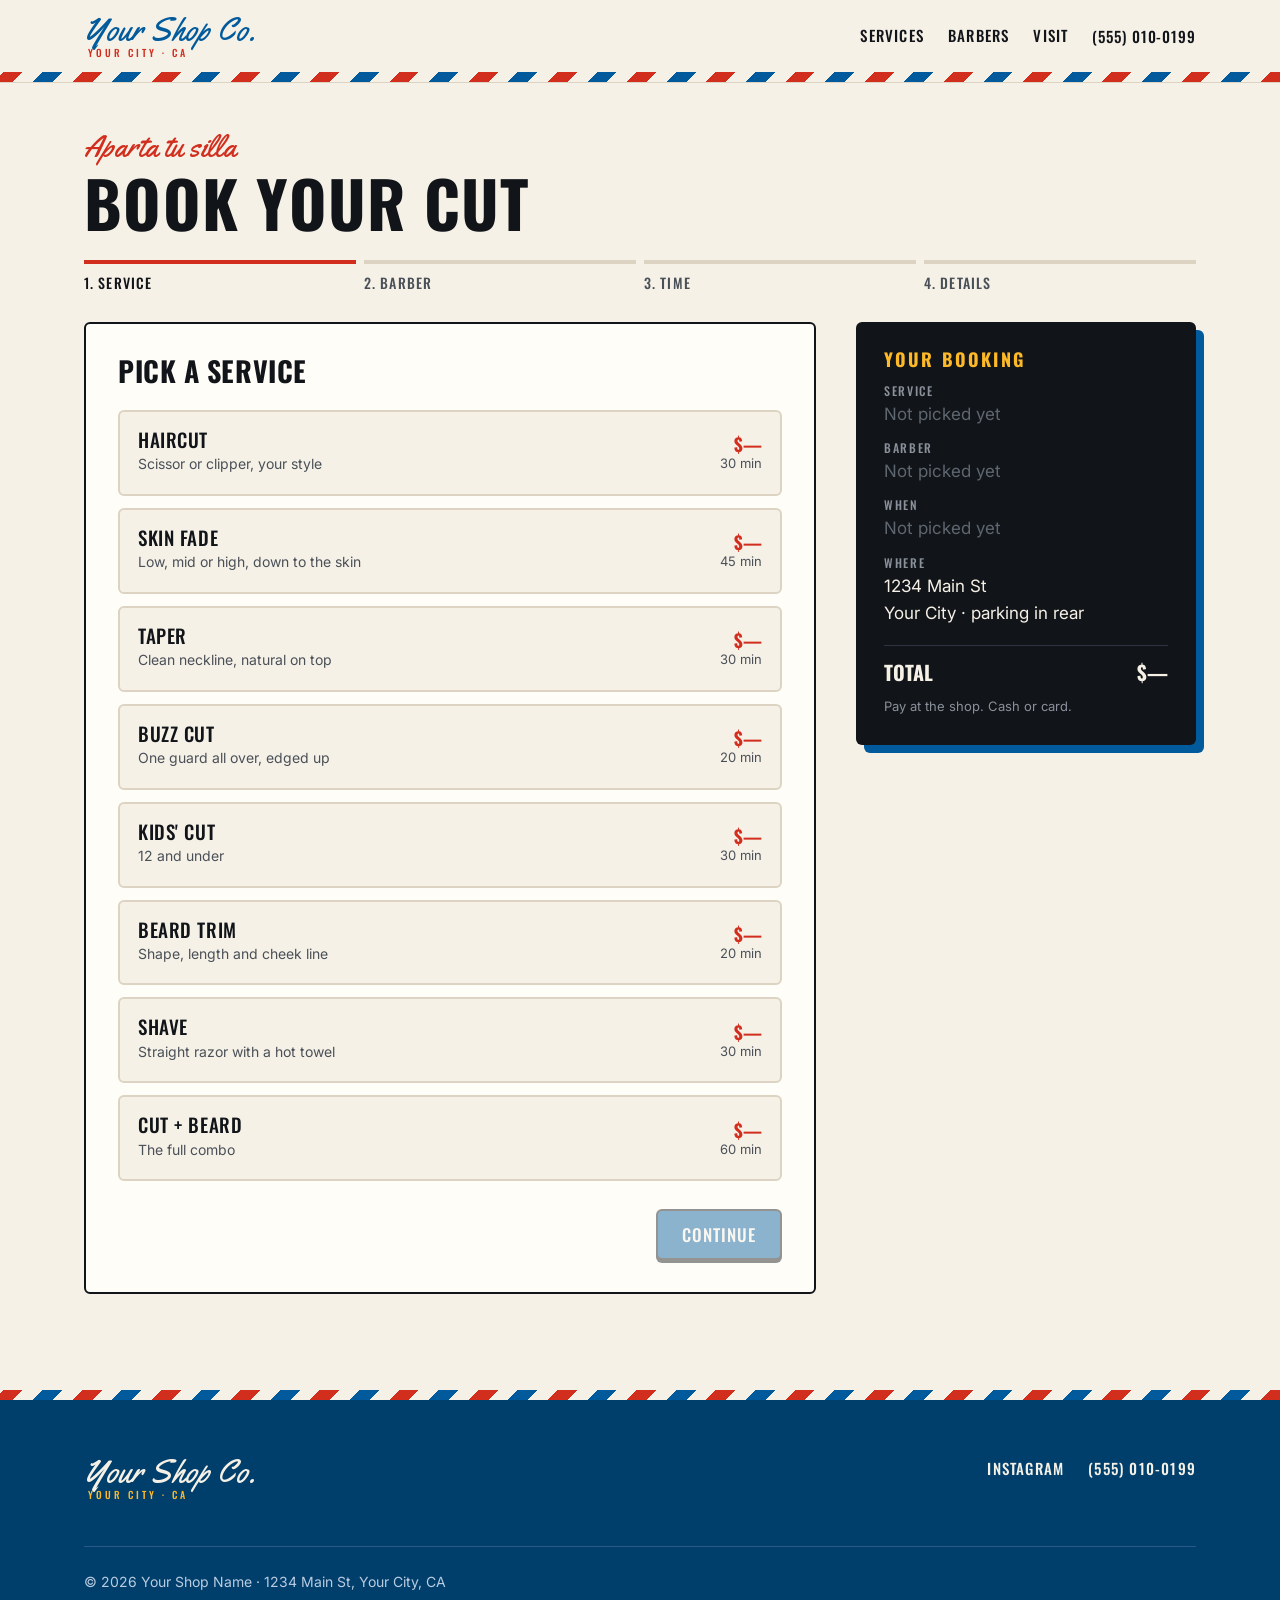
==== book.html @ 1b210670 "Barbershop website concept with demo booking flow Co-Authored-By: Claude Opus 5.5 <noreply@anthropic" ====
<!doctype html>
<html lang="en">
<head>
<meta charset="utf-8">
<meta name="viewport" content="width=device-width, initial-scale=1">
<title>Book a Cut · Barbershop Concept</title>
<meta name="theme-color" content="#005A9C">
<link rel="preconnect" href="https://fonts.googleapis.com">
<link rel="preconnect" href="https://fonts.gstatic.com" crossorigin>
<link href="https://fonts.googleapis.com/css2?family=Inter:wght@400;600&family=Oswald:wght@500;700&family=Yellowtail&display=swap" rel="stylesheet">
<link rel="stylesheet" href="styles.css">
<style>
  .book{padding:48px 0 96px}
  .book-grid{display:grid;grid-template-columns:minmax(0,1fr) 340px;gap:40px;align-items:start;margin-top:32px}
  .steps{display:flex;gap:8px;list-style:none;margin:24px 0 0;padding:0;counter-reset:s}
  .steps li{flex:1;font:500 14px/1 var(--display);text-transform:uppercase;letter-spacing:.08em;color:var(--ink-soft);padding-top:12px;border-top:4px solid var(--line);counter-increment:s}
  .steps li::before{content:counter(s) ". "}
  .steps li.done{border-color:var(--blue);color:var(--blue)}
  .steps li.on{border-color:var(--red);color:var(--ink)}
  .panel{background:var(--paper);border:2px solid var(--ink);border-radius:var(--r);padding:32px}
  .panel h2{font-size:28px;margin-bottom:24px}
  .opts{display:grid;gap:12px}
  .opts.two{grid-template-columns:1fr 1fr}
  .opt{display:flex;align-items:center;gap:16px;width:100%;text-align:left;background:var(--cream);border:2px solid var(--line);border-radius:var(--r);padding:16px 18px;font:inherit;color:var(--ink);cursor:pointer;transition:border-color .12s,transform .12s}
  .opt:hover{border-color:var(--blue)}
  .opt[aria-pressed=true]{border-color:var(--blue);background:#E6EEF6;box-shadow:inset 4px 0 0 var(--blue)}
  .opt .t{font:500 19px/1.2 var(--display);text-transform:uppercase;letter-spacing:.03em;display:block}
  .opt .s{font-size:14px;color:var(--ink-soft)}
  .opt .r{margin-left:auto;text-align:right;font:700 18px/1.2 var(--display);color:var(--red);white-space:nowrap}
  .opt .r small{display:block;font:400 13px var(--body);color:var(--ink-soft)}
  .opt .mono{width:52px;height:52px;flex:none;border-radius:50%;background:var(--blue);color:var(--cream);display:grid;place-items:center;font:700 19px/1 var(--display)}
  .opt .mono.any{background:var(--red)}
  .dates{display:flex;gap:8px;overflow-x:auto;padding:4px 2px 12px;scroll-snap-type:x mandatory}
  .date{flex:none;width:72px;scroll-snap-align:start;background:var(--cream);border:2px solid var(--line);border-radius:var(--r);padding:10px 0;text-align:center;cursor:pointer;font:inherit;color:var(--ink)}
  .date b{display:block;font:700 26px/1.1 var(--display)}
  .date span{font:500 12px/1 var(--display);text-transform:uppercase;letter-spacing:.1em;color:var(--ink-soft)}
  .date[aria-pressed=true]{background:var(--blue);border-color:var(--blue);color:var(--cream)}
  .date[aria-pressed=true] span{color:var(--cream)}
  .slots-label{font:500 14px/1 var(--display);text-transform:uppercase;letter-spacing:.12em;color:var(--red);margin:20px 0 12px}
  .slots{display:grid;grid-template-columns:repeat(auto-fill,minmax(96px,1fr));gap:8px}
  .slot{background:var(--cream);border:2px solid var(--line);border-radius:var(--r);padding:12px 0;font:500 16px/1 var(--display);letter-spacing:.04em;cursor:pointer;color:var(--ink)}
  .slot:hover:not(:disabled){border-color:var(--blue)}
  .slot:disabled{color:#B3AA9B;text-decoration:line-through;cursor:not-allowed;background:transparent}
  .slot[aria-pressed=true]{background:var(--blue);border-color:var(--blue);color:var(--cream)}
  .field{display:grid;gap:6px;margin-bottom:18px}
  .field label{font:500 14px/1 var(--display);text-transform:uppercase;letter-spacing:.1em}
  .field input,.field textarea{font:inherit;padding:14px;border:2px solid var(--line);border-radius:var(--r);background:var(--cream);color:var(--ink)}
  .field input:focus,.field textarea:focus{border-color:var(--blue);outline:none;box-shadow:0 0 0 3px rgba(0,90,156,.2)}
  .field .err{color:var(--red);font-size:14px;display:none}
  .field.bad input{border-color:var(--red)}.field.bad .err{display:block}
  .check{display:flex;gap:10px;align-items:start;font-size:15px;color:var(--ink-soft)}
  .check input{width:20px;height:20px;accent-color:var(--blue);margin-top:2px}
  .nav-row{display:flex;justify-content:space-between;gap:16px;margin-top:28px}
  .btn[disabled]{opacity:.45;pointer-events:none}
  .back{background:none;border:none;font:500 16px/1 var(--display);text-transform:uppercase;letter-spacing:.08em;color:var(--ink-soft);cursor:pointer;padding:12px 0}
  .back:hover{color:var(--ink)}
  .summary{position:sticky;top:104px;background:var(--ink);color:var(--cream);border-radius:var(--r);padding:28px;box-shadow:8px 8px 0 var(--blue)}
  .summary h3{font-size:18px;color:var(--gold);letter-spacing:.12em;margin-bottom:16px}
  .summary dl{margin:0;display:grid;gap:14px}
  .summary dt{font:500 12px/1 var(--display);text-transform:uppercase;letter-spacing:.14em;color:#8A919B}
  .summary dd{margin:4px 0 0;font-size:17px}
  .summary dd.empty{color:#5E6670}
  .summary .total{border-top:1px solid #2E3540;margin-top:18px;padding-top:16px;display:flex;justify-content:space-between;font:700 20px/1 var(--display);text-transform:uppercase}
  .summary .fine{font-size:13px;color:#8A919B;margin:14px 0 0}
  .done-card{text-align:center;padding:48px 32px}
  .done-card .tick{width:88px;height:88px;border-radius:50%;background:var(--blue);display:grid;place-items:center;margin:0 auto 20px;border:3px solid var(--ink);box-shadow:var(--hard)}
  .done-card .tick svg{width:44px;height:44px;stroke:var(--cream)}
  .done-card .kicker{font-size:40px}
  .done-card p{color:var(--ink-soft);max-width:44ch;margin:12px auto 0}
  .done-card .ticket{display:inline-grid;grid-template-columns:auto auto;gap:8px 24px;text-align:left;margin:28px auto;padding:20px 28px;border:2px dashed var(--ink);border-radius:var(--r);background:var(--cream)}
  .done-card .ticket dt{font:500 13px/1.6 var(--display);text-transform:uppercase;letter-spacing:.1em;color:var(--ink-soft)}
  .done-card .ticket dd{margin:0;font-weight:600}
  .done-card .acts{display:flex;gap:12px;justify-content:center;flex-wrap:wrap}
  .demo-note{background:#FFF4D6;border:1px solid #E8D39A;color:#5C4A12;font-size:14px;padding:10px 14px;border-radius:var(--r);margin-top:16px}
  [hidden]{display:none!important}
  @media (max-width:960px){.book-grid{grid-template-columns:minmax(0,1fr)}.summary{position:static;order:-1}}
  @media (max-width:560px){.panel{padding:22px 16px}.opts.two{grid-template-columns:1fr}.steps li{font-size:11px}.done-card{padding:32px 16px}}
</style>
</head>
<body>
<a class="skip" href="#main">Skip to content</a>
<header class="header">
  <div class="wrap">
    <a class="brand" href="index.html">Your Shop Co.<small>Your City · CA</small></a>
    <nav class="nav" aria-label="Main"><a href="index.html#services">Services</a><a href="index.html#barbers">Barbers</a><a href="index.html#visit">Visit</a></nav>
    <div class="header-cta"><a class="tel" href="tel:+15550100199">(555) 010-0199</a></div>
  </div>
  <div class="pole" aria-hidden="true"></div>
</header>

<main id="main" class="book">
  <div class="wrap">
    <span class="kicker">Aparta tu silla</span>
    <h1 style="font-size:clamp(40px,6vw,64px)">Book your cut</h1>
    <ol class="steps" id="steps" aria-label="Booking steps">
      <li>Service</li><li>Barber</li><li>Time</li><li>Details</li>
    </ol>

    <div class="book-grid">
      <div aria-live="polite">
        
        <section class="panel" data-step="0">
          <h2>Pick a service</h2>
          <div class="opts" id="services"></div>
          <div class="nav-row"><span></span><button class="btn btn-primary next" disabled>Continue</button></div>
        </section>

        
        <section class="panel" data-step="1" hidden>
          <h2>Pick your barber</h2>
          <div class="opts two" id="barbers"></div>
          <div class="nav-row"><button class="back">← Back</button><button class="btn btn-primary next" disabled>Continue</button></div>
        </section>

        
        <section class="panel" data-step="2" hidden>
          <h2>Pick a day &amp; time</h2>
          <div class="dates" id="dates" role="group" aria-label="Day"></div>
          <p class="slots-label" id="slots-label">Available times</p>
          <div class="slots" id="slots" role="group" aria-labelledby="slots-label"></div>
          <div class="nav-row"><button class="back">← Back</button><button class="btn btn-primary next" disabled>Continue</button></div>
        </section>

        
        <section class="panel" data-step="3" hidden>
          <h2>Your details</h2>
          <form id="form" novalidate>
            <div class="field" id="f-name"><label for="name">Name</label><input id="name" autocomplete="name" required><span class="err">Add your name so we know who's in the chair.</span></div>
            <div class="field" id="f-phone"><label for="phone">Mobile number</label><input id="phone" type="tel" inputmode="tel" autocomplete="tel" placeholder="(323) 555-0123" required><span class="err">Enter a 10-digit phone number for your text reminder.</span></div>
            <div class="field"><label for="notes">Anything we should know? <span style="text-transform:none;letter-spacing:0;color:var(--ink-soft)">(optional)</span></label><textarea id="notes" rows="3" placeholder="e.g. mid fade, keep length on top"></textarea></div>
            <label class="check"><input type="checkbox" checked> Text me a reminder the day before</label>
            <div class="nav-row"><button type="button" class="back">← Back</button><button type="submit" class="btn btn-primary">Confirm booking</button></div>
          </form>
        </section>

        
        <section class="panel done-card" data-step="4" hidden>
          <div class="tick"><svg viewBox="0 0 24 24" fill="none" stroke-width="3" aria-hidden="true"><path d="M5 12l5 5 9-10"/></svg></div>
          <span class="kicker">¡Listo!</span>
          <h2 style="margin:0" id="done-h">You're booked</h2>
          <p>We'll text a reminder the day before. Running late or need to move it? Call the shop.</p>
          <dl class="ticket" id="ticket"></dl>
          <div class="acts">
            <a class="btn btn-secondary" href="#" id="ics">Add to calendar</a>
            <a class="btn btn-primary" href="index.html">Back to home</a>
          </div>
          <p class="demo-note">Demo: this booking flow is a design preview. Nothing was sent or saved.</p>
        </section>
      </div>

      <aside class="summary" aria-label="Booking summary">
        <h3>Your booking</h3>
        <dl>
          <div><dt>Service</dt><dd id="s-service" class="empty">Not picked yet</dd></div>
          <div><dt>Barber</dt><dd id="s-barber" class="empty">Not picked yet</dd></div>
          <div><dt>When</dt><dd id="s-when" class="empty">Not picked yet</dd></div>
          <div><dt>Where</dt><dd>1234 Main St<br>Your City · parking in rear</dd></div>
        </dl>
        <div class="total"><span>Total</span><span id="s-price">$—</span></div>
        <p class="fine">Pay at the shop. Cash or card.</p>
      </aside>
    </div>
  </div>
</main>

<div class="pole" aria-hidden="true"></div>
<footer class="footer">
  <div class="wrap">
    <a class="brand" href="index.html">Your Shop Co.<small>Your City · CA</small></a>
    <ul><li><a href="#">Instagram</a></li><li><a href="tel:+15550100199">(555) 010-0199</a></li></ul>
    <p class="copy">© 2026 Your Shop Name · 1234 Main St, Your City, CA</p>
  </div>
</footer>

<script>
// Sample data: durations are estimates and prices are placeholders until the shop confirms them.
const SERVICES = [
  ['Haircut','Scissor or clipper, your style',30],
  ['Skin fade','Low, mid or high, down to the skin',45],
  ['Taper','Clean neckline, natural on top',30],
  ['Buzz cut','One guard all over, edged up',20],
  ['Kids\' cut','12 and under',30],
  ['Beard trim','Shape, length and cheek line',20],
  ['Shave','Straight razor with a hot towel',30],
  ['Cut + beard','The full combo',60],
];
const BARBERS = [['Any barber','First chair open','★'],['Barber 1','Fades & lineups','B1'],['Barber 2','Name TBD','B2'],['Barber 3','Name TBD','B3']];
const HOURS = {0:[9,16],1:[10,19],2:[10,19],3:[10,19],4:[10,19],5:[10,19],6:[9,18]};
const st = {step:0, service:null, barber:null, date:null, time:null};
const $ = s => document.querySelector(s), $$ = s => [...document.querySelectorAll(s)];
const panels = $$('[data-step]'), steps = $$('#steps li');
const fmtT = m => { const h = Math.floor(m/60), mm = m%60; return `${(h+11)%12+1}:${String(mm).padStart(2,'0')} ${h<12?'AM':'PM'}`; };
const fmtD = d => d.toLocaleDateString('en-US',{weekday:'long',month:'short',day:'numeric'});

function opt(title, sub, right, mono, onPick, group){
  const b = document.createElement('button');
  b.type='button'; b.className='opt'; b.setAttribute('aria-pressed','false');
  b.innerHTML = (mono?`<span class="mono${mono==='★'?' any':''}" aria-hidden="true">${mono}</span>`:'')+`<span><span class="t">${title}</span><span class="s">${sub}</span></span>`+(right?`<span class="r">${right}</span>`:'');
  b.onclick = () => { $$(group+' .opt').forEach(x=>x.setAttribute('aria-pressed','false')); b.setAttribute('aria-pressed','true'); onPick(); };
  return b;
}
SERVICES.forEach(([n,d,m]) => $('#services').append(opt(n,d,`$—<small>${m} min</small>`,null,()=>{st.service={n,m}; sync();},'#services')));
BARBERS.forEach(([n,d,i]) => $('#barbers').append(opt(n,d,null,i,()=>{st.barber=n; st.time=null; sync(); renderSlots();},'#barbers')));

const today = new Date();
for (let i=0;i<14;i++){
  const d = new Date(today.getFullYear(),today.getMonth(),today.getDate()+i);
  const b = document.createElement('button');
  b.type='button'; b.className='date'; b.setAttribute('aria-pressed','false');
  b.setAttribute('aria-label',fmtD(d));
  b.innerHTML = `<span>${i===0?'Today':d.toLocaleDateString('en-US',{weekday:'short'})}</span><b>${d.getDate()}</b><span>${d.toLocaleDateString('en-US',{month:'short'})}</span>`;
  b.onclick = () => { $$('.date').forEach(x=>x.setAttribute('aria-pressed','false')); b.setAttribute('aria-pressed','true'); st.date=d; st.time=null; renderSlots(); sync(); };
  $('#dates').append(b);
}
function renderSlots(){
  const box = $('#slots'); box.innerHTML='';
  if (!st.date){ box.innerHTML='<p style="color:var(--ink-soft);margin:0;grid-column:1/-1">Pick a day to see open times.</p>'; return; }
  const [o,c] = HOURS[st.date.getDay()], dur = st.service ? st.service.m : 30;
  const nowM = st.date.toDateString()===today.toDateString() ? today.getHours()*60+today.getMinutes() : -1;
  const seed = st.date.getDate()*7 + (st.barber||'').length;
  for (let m=o*60; m+dur<=c*60; m+=30){
    const b = document.createElement('button');
    b.type='button'; b.className='slot'; b.textContent=fmtT(m); b.setAttribute('aria-pressed','false');
    const taken = m<=nowM || ((m/30+seed)*37)%10<3; // fake "booked" slots for the demo
    if (taken){ b.disabled=true; b.setAttribute('aria-label',fmtT(m)+', booked'); }
    b.onclick = () => { $$('.slot').forEach(x=>x.setAttribute('aria-pressed','false')); b.setAttribute('aria-pressed','true'); st.time=m; sync(); };
    box.append(b);
  }
  if (!box.querySelector('.slot:not(:disabled)')) box.innerHTML='<p style="color:var(--ink-soft);margin:0;grid-column:1/-1">Fully booked. Try another day, or walk in.</p>';
}
function sync(){
  const set = (id,v) => { const e=$(id); e.textContent = v || 'Not picked yet'; e.classList.toggle('empty',!v); };
  set('#s-service', st.service && `${st.service.n} · ${st.service.m} min`);
  set('#s-barber', st.barber);
  set('#s-when', st.date && st.time!=null && `${fmtD(st.date)}, ${fmtT(st.time)}`);
  const ok = [!!st.service, !!st.barber, st.date && st.time!=null];
  $$('.next').forEach((b,i)=> b.disabled = !ok[i]);
}
function go(n, quiet){
  st.step=n;
  panels.forEach(p => p.hidden = +p.dataset.step!==n);
  steps.forEach((s,i)=>{ s.classList.toggle('done',i<n); s.classList.toggle('on',i===n); i===n?s.setAttribute('aria-current','step'):s.removeAttribute('aria-current'); });
  if (n===2 && !st.date) $('.date').click();
  if (quiet) return;
  const h = panels[n].querySelector('h2'); h.tabIndex=-1; h.focus({preventScroll:true});
  window.scrollTo({top: $('#steps').offsetTop-100, behavior:'smooth'});
}
$$('.next').forEach(b=>b.onclick=()=>go(st.step+1));
$$('.back').forEach(b=>b.onclick=()=>go(st.step-1));
$('#form').onsubmit = e => {
  e.preventDefault();
  const name=$('#name').value.trim(), phone=$('#phone').value.replace(/\D/g,'');
  $('#f-name').classList.toggle('bad',!name);
  $('#f-phone').classList.toggle('bad',phone.length!==10);
  if (!name) return $('#name').focus();
  if (phone.length!==10) return $('#phone').focus();
  $('#done-h').textContent = `You're booked, ${name.split(' ')[0]}`;
  $('#ticket').innerHTML = `<dt>Service</dt><dd>${st.service.n}</dd><dt>Barber</dt><dd>${st.barber}</dd><dt>When</dt><dd>${fmtD(st.date)}<br>${fmtT(st.time)}</dd><dt>Confirmation</dt><dd>BK-${String(1000+Math.floor(Math.random()*9000))}</dd>`;
  $('.summary').hidden = true;
  $('#steps').hidden = true;
  go(4);
};
$('#ics').onclick = e => { e.preventDefault(); e.target.textContent='Added ✓'; };
renderSlots(); sync(); go(0, true);
</script>
</body>
</html>
---- styles.css ----
:root{
  --blue:#005A9C;--blue-deep:#003E6B;--cream:#F6F1E7;--paper:#FFFDF8;
  --ink:#111418;--ink-soft:#4A5058;--line:#DDD3C2;--red:#D22E1E;--gold:#FDB927;
  --script:"Yellowtail",cursive;--display:"Oswald",Impact,sans-serif;--body:"Inter",system-ui,sans-serif;
  --r:6px;--hard:0 3px 0 var(--ink);--max:1160px;--sec:96px;
  --pole:repeating-linear-gradient(-45deg,var(--red) 0 14px,var(--cream) 14px 28px,var(--blue) 28px 42px,var(--cream) 42px 56px);
}
*,*::before,*::after{box-sizing:border-box}
html{scroll-behavior:smooth;scroll-padding-top:80px}
body{margin:0;background:var(--cream);color:var(--ink);font:400 17px/1.6 var(--body);-webkit-font-smoothing:antialiased;overflow-x:hidden}
img{max-width:100%;height:auto;display:block}
a{color:var(--blue)}
:focus-visible{outline:3px solid var(--red);outline-offset:3px;border-radius:2px}
h1,h2,h3{font-family:var(--display);text-transform:uppercase;letter-spacing:.02em;line-height:1.05;margin:0}
h2{font-size:clamp(34px,5vw,48px)}
h3{font-size:20px}
.wrap{max-width:var(--max);margin:0 auto;padding:0 24px}
.section{padding:var(--sec) 0}
.kicker{font-family:var(--script);color:var(--red);font-size:30px;line-height:1;display:block;margin-bottom:8px}
.lede{color:var(--ink-soft);max-width:60ch;margin:16px 0 0}
.skip{position:absolute;left:-999px;top:8px;background:var(--ink);color:var(--cream);padding:8px 16px;z-index:100}
.skip:focus{left:8px}
.pole{height:10px;background:var(--pole)}

/* buttons */
.btn{white-space:nowrap;display:inline-flex;align-items:center;gap:8px;font:500 17px/1 var(--display);text-transform:uppercase;letter-spacing:.06em;text-decoration:none;padding:15px 24px;border-radius:var(--r);border:2px solid var(--ink);box-shadow:var(--hard);transition:transform .12s,box-shadow .12s,background .12s}
.btn:hover{transform:translateY(-2px);box-shadow:0 5px 0 var(--ink)}
.btn:active{transform:translateY(2px);box-shadow:0 1px 0 var(--ink)}
.btn-primary{background:var(--blue);color:var(--cream)}
.btn-primary:hover{background:var(--blue-deep)}
.btn-secondary{background:var(--paper);color:var(--blue)}
.btn svg{width:18px;height:18px}

/* header */
.header{position:sticky;top:env(safe-area-inset-top,0px);z-index:50;background:var(--cream);border-bottom:1px solid var(--line)}
.header .wrap{display:flex;align-items:center;gap:24px;height:72px}
.brand{font-family:var(--script);font-size:32px;color:var(--blue);text-decoration:none;line-height:1;white-space:nowrap}
.brand small{display:block;font:500 10px/1 var(--display);letter-spacing:.3em;color:var(--red);text-transform:uppercase;margin-top:2px;padding-left:4px}
.nav{display:flex;gap:24px;margin-left:auto}
.nav a{font:500 15px/1 var(--display);text-transform:uppercase;letter-spacing:.08em;color:var(--ink);text-decoration:none;padding:8px 0;border-bottom:2px solid transparent}
.nav a:hover{border-color:var(--red)}
.header-cta{display:flex;gap:12px;align-items:center}
.header-cta .tel{font:500 15px/1 var(--display);letter-spacing:.06em;color:var(--ink);text-decoration:none}
.header-cta .btn{padding:11px 16px;font-size:15px}
.menu-toggle{display:none;margin-left:auto;background:none;border:2px solid var(--ink);border-radius:var(--r);width:44px;height:44px;cursor:pointer}
.menu-toggle span,.menu-toggle span::before,.menu-toggle span::after{display:block;width:20px;height:2px;background:var(--ink);margin:0 auto;position:relative;content:""}
.menu-toggle span::before{position:absolute;top:-6px}.menu-toggle span::after{position:absolute;top:6px}

/* hero */
.hero{padding:64px 0 var(--sec);position:relative}
.hero .wrap{display:grid;grid-template-columns:1.05fr .95fr;gap:56px;align-items:center}
.hero h1{font-size:clamp(52px,8vw,96px);font-weight:700;color:var(--ink)}
.hero h1 em{font-style:normal;color:var(--blue)}
.hero .script-line{font-family:var(--script);font-size:clamp(34px,4.4vw,52px);color:var(--red);display:block;text-transform:none;letter-spacing:0;margin-top:4px;line-height:1.1}
.hero p{font-size:19px;color:var(--ink-soft);max-width:46ch;margin:24px 0 32px}
.hero-actions{display:flex;flex-wrap:wrap;gap:16px}
.rating{display:inline-flex;align-items:center;gap:10px;margin-top:32px;font-weight:600;color:var(--ink);text-decoration:none}
.stars{color:var(--gold);letter-spacing:2px;font-size:20px;-webkit-text-stroke:.5px #8a6200}
.rating span:last-child{color:var(--ink-soft);font-weight:400;text-decoration:underline;text-underline-offset:3px}
.hero-photo{position:relative}
.hero-photo img{width:100%;aspect-ratio:4/5;object-fit:cover;border-radius:var(--r);border:2px solid var(--ink);box-shadow:10px 10px 0 var(--blue)}
.badge{position:absolute;display:grid;place-items:center;text-align:center;border-radius:50%;border:2px solid var(--ink);box-shadow:var(--hard);font:700 14px/1.1 var(--display);text-transform:uppercase;letter-spacing:.06em}
.badge-walkin{width:132px;height:132px;background:var(--red);color:var(--cream);left:-36px;bottom:40px;transform:rotate(-10deg)}
.badge-walkin b{font-family:var(--script);font-weight:400;font-size:30px;text-transform:none;letter-spacing:0;display:block}
.badge-est{width:96px;height:96px;background:var(--cream);color:var(--blue);right:-20px;top:-24px;transform:rotate(8deg);font-size:13px}
.badge-est b{font-size:26px;display:block}

/* why strip */
.strip{background:var(--blue);color:var(--cream)}
.strip ul{list-style:none;margin:0;padding:28px 24px;display:grid;grid-template-columns:repeat(4,1fr);gap:24px;max-width:var(--max);margin-inline:auto}
.strip li{display:flex;align-items:center;gap:12px;font:500 18px/1.2 var(--display);text-transform:uppercase;letter-spacing:.05em}
.strip svg{width:28px;height:28px;flex:none;stroke:var(--cream)}

/* services */
.services-grid{display:grid;grid-template-columns:1fr 1fr;gap:48px;margin-top:48px}
.menu-col h3{color:var(--blue);font-size:22px;padding-bottom:12px;border-bottom:3px solid var(--ink);margin-bottom:8px}
.menu-item{display:flex;align-items:baseline;gap:12px;padding:16px 0;border-bottom:1px solid var(--line)}
.menu-item .name{font:500 20px/1.2 var(--display);text-transform:uppercase;letter-spacing:.03em}
.menu-item .desc{display:block;font:400 15px/1.4 var(--body);color:var(--ink-soft);text-transform:none;letter-spacing:0;margin-top:4px}
.menu-item .dots{flex:1;border-bottom:2px dotted var(--line);transform:translateY(-6px);min-width:24px}
.menu-item .price{font:700 20px/1 var(--display);color:var(--red)}
.note{font-size:15px;color:var(--ink-soft);margin-top:24px}

/* barbers */
.dark{background:var(--ink);color:var(--cream)}
.dark .lede{color:#C9C4BA}
.barbers{display:grid;grid-template-columns:repeat(3,1fr);gap:24px;margin-top:48px}
.barber{background:#1C2128;border:1px solid #2E3540;border-radius:var(--r);padding:32px;display:flex;flex-direction:column;gap:16px}
.monogram{width:72px;height:72px;border-radius:50%;background:var(--blue);display:grid;place-items:center;font:700 26px/1 var(--display);color:var(--cream);border:2px solid var(--cream)}
.barber.tbd .monogram{background:transparent;border-style:dashed;color:#8A919B}
.barber h3{font-size:24px}
.barber p{margin:0;color:#C9C4BA;font-size:15px}
.barber a{color:var(--cream);font:500 15px/1 var(--display);text-transform:uppercase;letter-spacing:.08em;margin-top:auto}
.barber a:hover{color:var(--gold)}

/* gallery */
.gallery-head{display:flex;justify-content:space-between;align-items:end;gap:24px;flex-wrap:wrap}
.gallery{display:grid;grid-template-columns:repeat(3,1fr);gap:12px;margin-top:40px}
.gallery a{display:block;overflow:hidden;border-radius:var(--r);aspect-ratio:1}
.gallery img{width:100%;height:100%;object-fit:cover;transition:transform .4s}
.gallery a:hover img{transform:scale(1.05)}

/* reviews */
.reviews{display:grid;grid-template-columns:auto 1fr;gap:56px;align-items:center;background:var(--paper);border:2px solid var(--ink);border-radius:var(--r);box-shadow:8px 8px 0 var(--red);padding:48px}
.score{text-align:center}
.score b{display:block;font:700 96px/1 var(--display);color:var(--blue)}
.score .stars{font-size:28px}
.score small{display:block;color:var(--ink-soft);margin-top:8px}

/* visit */
.picado{display:block;width:100%;height:64px}
.visit-grid{display:grid;grid-template-columns:1fr 1.2fr;gap:48px;margin-top:48px}
.info-block{margin-bottom:32px}
.info-block h3{font-size:16px;color:var(--red);letter-spacing:.12em;margin-bottom:8px}
.info-block p{margin:0;font-size:19px}
.info-block a{font-weight:600}
.hours{width:100%;border-collapse:collapse;font-size:17px}
.hours th,.hours td{padding:10px 12px;text-align:left;border-bottom:1px solid var(--line)}
.hours th{font-weight:400}
.hours td{text-align:right;font-variant-numeric:tabular-nums}
.hours tr.today{background:var(--blue);color:var(--cream)}
.hours tr.today th{font-weight:600}
.hours tr.today th::after{content:" · Today";font-size:13px;opacity:.85}
.map:focus-visible{outline:3px solid var(--red);outline-offset:3px}
.map{background:var(--paper);width:100%;height:100%;min-height:420px;border:2px solid var(--ink);border-radius:var(--r);box-shadow:8px 8px 0 var(--blue)}

/* footer */
.footer{background:var(--blue-deep);color:var(--cream);padding:56px 0 32px}
.footer .wrap{display:flex;flex-wrap:wrap;justify-content:space-between;gap:32px;align-items:start}
.footer .brand{color:var(--cream);font:400 32px/1 var(--script);text-transform:none;letter-spacing:0}
.footer .brand small{color:var(--gold);font:500 10px/1 var(--display);letter-spacing:.3em}
.footer ul{list-style:none;margin:0;padding:0;display:flex;flex-wrap:wrap;gap:24px}
.footer a{color:var(--cream);font:500 15px/1 var(--display);text-transform:uppercase;letter-spacing:.08em;text-decoration:none}
.footer a:hover{text-decoration:underline}
.footer .copy{flex-basis:100%;border-top:1px solid #2A5A85;padding-top:24px;font-size:14px;color:#B9CCE0}

/* responsive */
@media (max-width:960px){
  :root{--sec:64px}
  .nav,.header-cta .tel{display:none}
  .menu-toggle{display:block}
  .header-cta{margin-left:0}
  .nav.open{display:flex;flex-direction:column;position:absolute;top:72px;left:0;right:0;background:var(--cream);padding:8px 24px 24px;border-bottom:2px solid var(--ink);gap:0}
  .nav.open a{padding:16px 0;border-bottom:1px solid var(--line);font-size:18px}
  .hero .wrap{grid-template-columns:1fr;gap:56px}
  .hero-photo{max-width:520px;margin:0 auto;width:100%}
  .strip ul{grid-template-columns:1fr 1fr}
  .services-grid,.visit-grid{grid-template-columns:1fr}
  .barbers{grid-template-columns:1fr}
  .reviews{grid-template-columns:1fr;text-align:center;padding:32px 24px}
}
@media (max-width:560px){
  .wrap{padding:0 16px}
  .header .wrap{gap:12px}
  .brand{font-size:26px}
  .header-cta .btn{padding:10px 12px;font-size:14px}
  .hero{padding-top:40px}
  .hero-actions .btn{flex:1;justify-content:center;padding:15px 12px;font-size:16px}
  .badge-walkin{width:108px;height:108px;left:-8px;bottom:24px;font-size:12px}
  .badge-walkin b{font-size:24px}
  .badge-est{right:-4px}
  .hero-photo img{box-shadow:6px 6px 0 var(--blue)}
  .strip ul{grid-template-columns:1fr;padding:24px 16px;gap:16px}
  .gallery{grid-template-columns:1fr 1fr;gap:8px}
  .map{min-height:320px}
}
@media (prefers-reduced-motion:reduce){*{transition:none!important;scroll-behavior:auto!important}}

.concept-bar{background:var(--ink);color:var(--cream);text-align:center;font:500 13px/1.3 var(--display);letter-spacing:.1em;text-transform:uppercase;padding:8px 16px}
.map-ph{display:grid;place-items:center;background:repeating-linear-gradient(45deg,var(--paper) 0 14px,var(--cream) 14px 28px);color:var(--ink-soft);font:500 16px var(--display);text-transform:uppercase;letter-spacing:.1em}
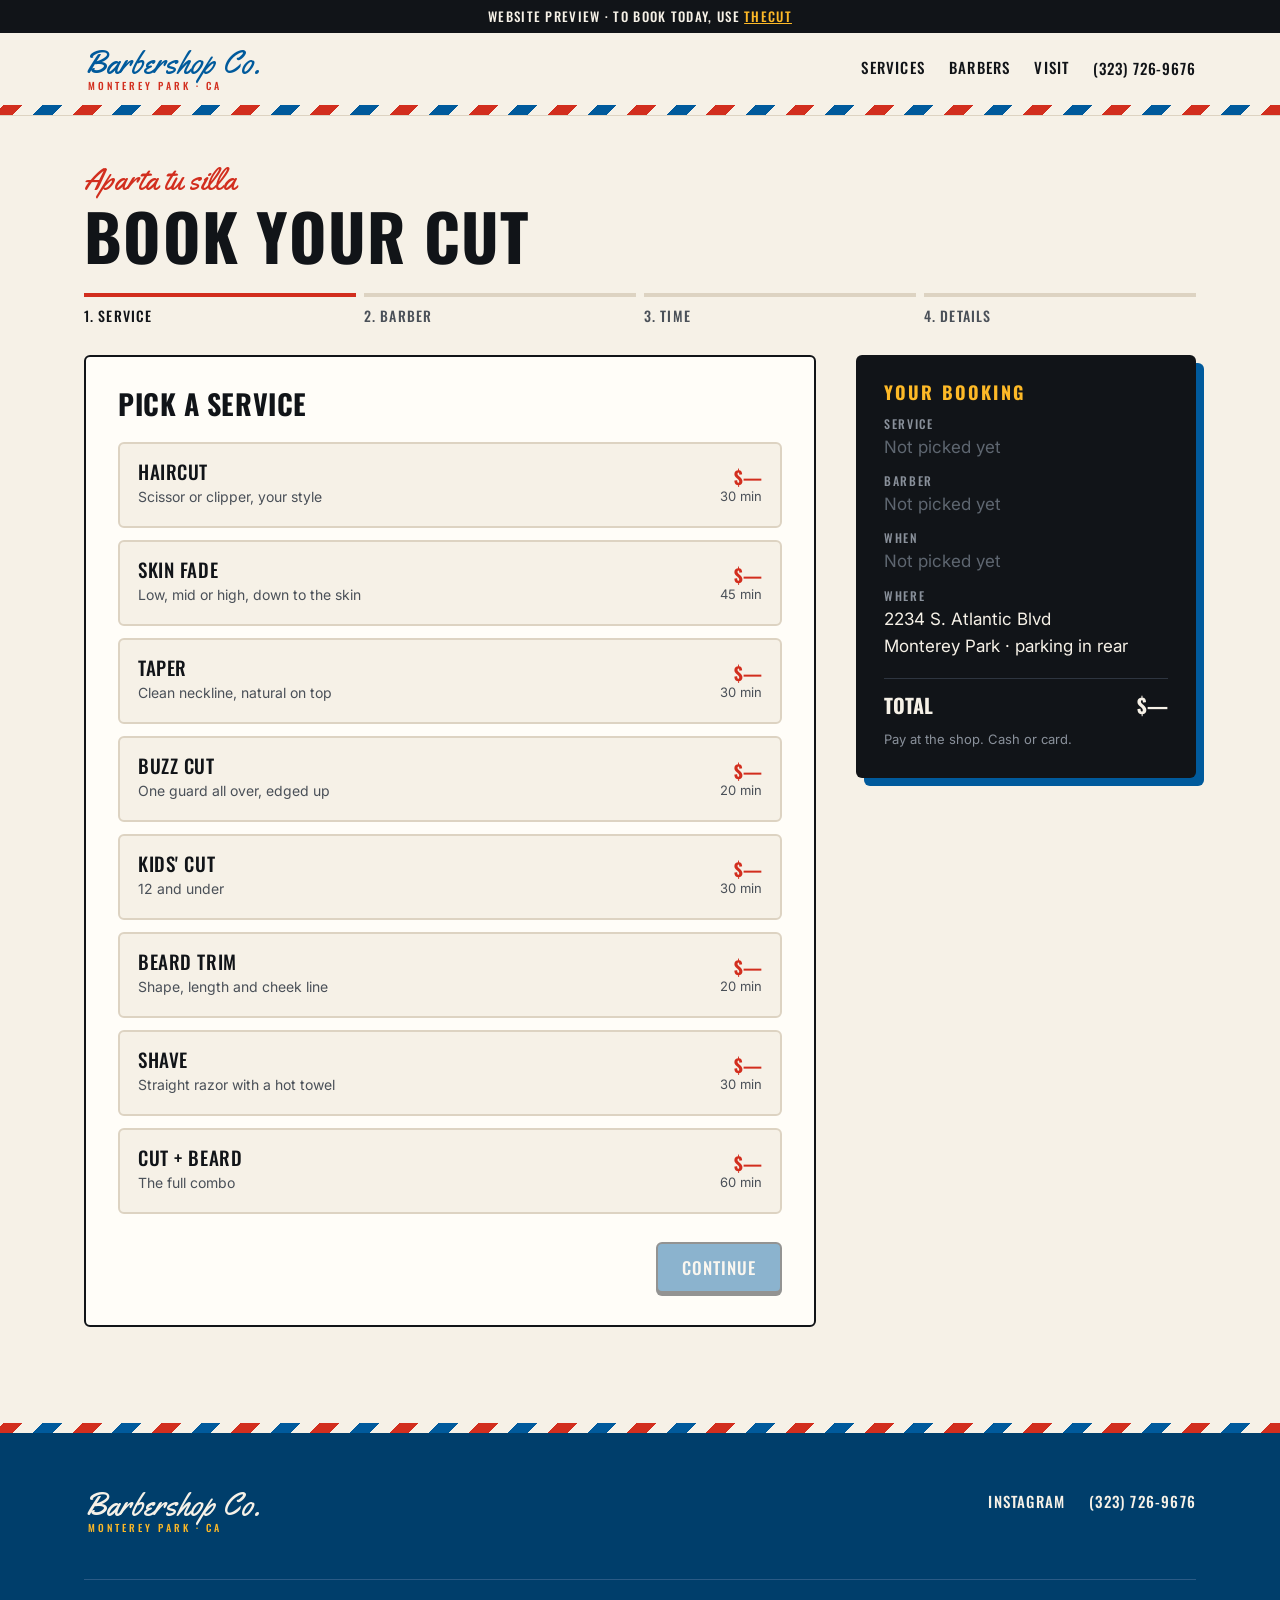
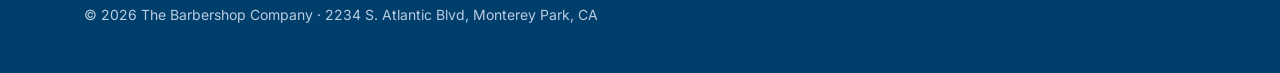
==== commit fcbb3261: "Use the shop's real name, address and contact details Co-Authored-By: Claude Opus 5.5 <noreply@anthr" ====
--- a/book.html
+++ b/book.html
@@ -3,7 +3,8 @@
 <head>
 <meta charset="utf-8">
 <meta name="viewport" content="width=device-width, initial-scale=1">
-<title>Book a Cut · Barbershop Concept</title>
+<title>Book a Cut · The Barbershop Company</title>
+<meta name="robots" content="noindex">
 <meta name="theme-color" content="#005A9C">
 <link rel="preconnect" href="https://fonts.googleapis.com">
 <link rel="preconnect" href="https://fonts.gstatic.com" crossorigin>
@@ -78,12 +79,13 @@
 </style>
 </head>
 <body>
+<div class="concept-bar">Website preview · to book today, use <a href="https://book.thecut.co/Sterling-reyes-srnymlu" style="color:var(--gold)">theCut</a></div>
 <a class="skip" href="#main">Skip to content</a>
 <header class="header">
   <div class="wrap">
-    <a class="brand" href="index.html">Your Shop Co.<small>Your City · CA</small></a>
+    <a class="brand" href="index.html">Barbershop Co.<small>Monterey Park · CA</small></a>
     <nav class="nav" aria-label="Main"><a href="index.html#services">Services</a><a href="index.html#barbers">Barbers</a><a href="index.html#visit">Visit</a></nav>
-    <div class="header-cta"><a class="tel" href="tel:+15550100199">(555) 010-0199</a></div>
+    <div class="header-cta"><a class="tel" href="tel:+13237269676">(323) 726-9676</a></div>
   </div>
   <div class="pole" aria-hidden="true"></div>
 </header>
@@ -154,7 +156,7 @@
           <div><dt>Service</dt><dd id="s-service" class="empty">Not picked yet</dd></div>
           <div><dt>Barber</dt><dd id="s-barber" class="empty">Not picked yet</dd></div>
           <div><dt>When</dt><dd id="s-when" class="empty">Not picked yet</dd></div>
-          <div><dt>Where</dt><dd>1234 Main St<br>Your City · parking in rear</dd></div>
+          <div><dt>Where</dt><dd>2234 S. Atlantic Blvd<br>Monterey Park · parking in rear</dd></div>
         </dl>
         <div class="total"><span>Total</span><span id="s-price">$—</span></div>
         <p class="fine">Pay at the shop. Cash or card.</p>
@@ -166,9 +168,9 @@
 <div class="pole" aria-hidden="true"></div>
 <footer class="footer">
   <div class="wrap">
-    <a class="brand" href="index.html">Your Shop Co.<small>Your City · CA</small></a>
-    <ul><li><a href="#">Instagram</a></li><li><a href="tel:+15550100199">(555) 010-0199</a></li></ul>
-    <p class="copy">© 2026 Your Shop Name · 1234 Main St, Your City, CA</p>
+    <a class="brand" href="index.html">Barbershop Co.<small>Monterey Park · CA</small></a>
+    <ul><li><a href="https://www.instagram.com/barbershopco/" target="_blank" rel="noopener">Instagram</a></li><li><a href="tel:+13237269676">(323) 726-9676</a></li></ul>
+    <p class="copy">© 2026 The Barbershop Company · 2234 S. Atlantic Blvd, Monterey Park, CA</p>
   </div>
 </footer>
 
@@ -184,7 +186,7 @@
   ['Shave','Straight razor with a hot towel',30],
   ['Cut + beard','The full combo',60],
 ];
-const BARBERS = [['Any barber','First chair open','★'],['Barber 1','Fades & lineups','B1'],['Barber 2','Name TBD','B2'],['Barber 3','Name TBD','B3']];
+const BARBERS = [['Any barber','First chair open','★'],['Sterling Reyes','Fades & lineups','SR'],['Barber 2','Name TBD','B2'],['Barber 3','Name TBD','B3']];
 const HOURS = {0:[9,16],1:[10,19],2:[10,19],3:[10,19],4:[10,19],5:[10,19],6:[9,18]};
 const st = {step:0, service:null, barber:null, date:null, time:null};
 const $ = s => document.querySelector(s), $$ = s => [...document.querySelectorAll(s)];
@@ -255,7 +257,7 @@
   if (!name) return $('#name').focus();
   if (phone.length!==10) return $('#phone').focus();
   $('#done-h').textContent = `You're booked, ${name.split(' ')[0]}`;
-  $('#ticket').innerHTML = `<dt>Service</dt><dd>${st.service.n}</dd><dt>Barber</dt><dd>${st.barber}</dd><dt>When</dt><dd>${fmtD(st.date)}<br>${fmtT(st.time)}</dd><dt>Confirmation</dt><dd>BK-${String(1000+Math.floor(Math.random()*9000))}</dd>`;
+  $('#ticket').innerHTML = `<dt>Service</dt><dd>${st.service.n}</dd><dt>Barber</dt><dd>${st.barber}</dd><dt>When</dt><dd>${fmtD(st.date)}<br>${fmtT(st.time)}</dd><dt>Confirmation</dt><dd>BSC-${String(1000+Math.floor(Math.random()*9000))}</dd>`;
   $('.summary').hidden = true;
   $('#steps').hidden = true;
   go(4);
--- a/styles.css
+++ b/styles.css
@@ -32,7 +32,7 @@
 .btn svg{width:18px;height:18px}
 
 /* header */
-.header{position:sticky;top:env(safe-area-inset-top,0px);z-index:50;background:var(--cream);border-bottom:1px solid var(--line)}
+.header{position:sticky;top:0;z-index:50;background:var(--cream);border-bottom:1px solid var(--line)}
 .header .wrap{display:flex;align-items:center;gap:24px;height:72px}
 .brand{font-family:var(--script);font-size:32px;color:var(--blue);text-decoration:none;line-height:1;white-space:nowrap}
 .brand small{display:block;font:500 10px/1 var(--display);letter-spacing:.3em;color:var(--red);text-transform:uppercase;margin-top:2px;padding-left:4px}
@@ -167,4 +167,3 @@
 @media (prefers-reduced-motion:reduce){*{transition:none!important;scroll-behavior:auto!important}}
 
 .concept-bar{background:var(--ink);color:var(--cream);text-align:center;font:500 13px/1.3 var(--display);letter-spacing:.1em;text-transform:uppercase;padding:8px 16px}
-.map-ph{display:grid;place-items:center;background:repeating-linear-gradient(45deg,var(--paper) 0 14px,var(--cream) 14px 28px);color:var(--ink-soft);font:500 16px var(--display);text-transform:uppercase;letter-spacing:.1em}
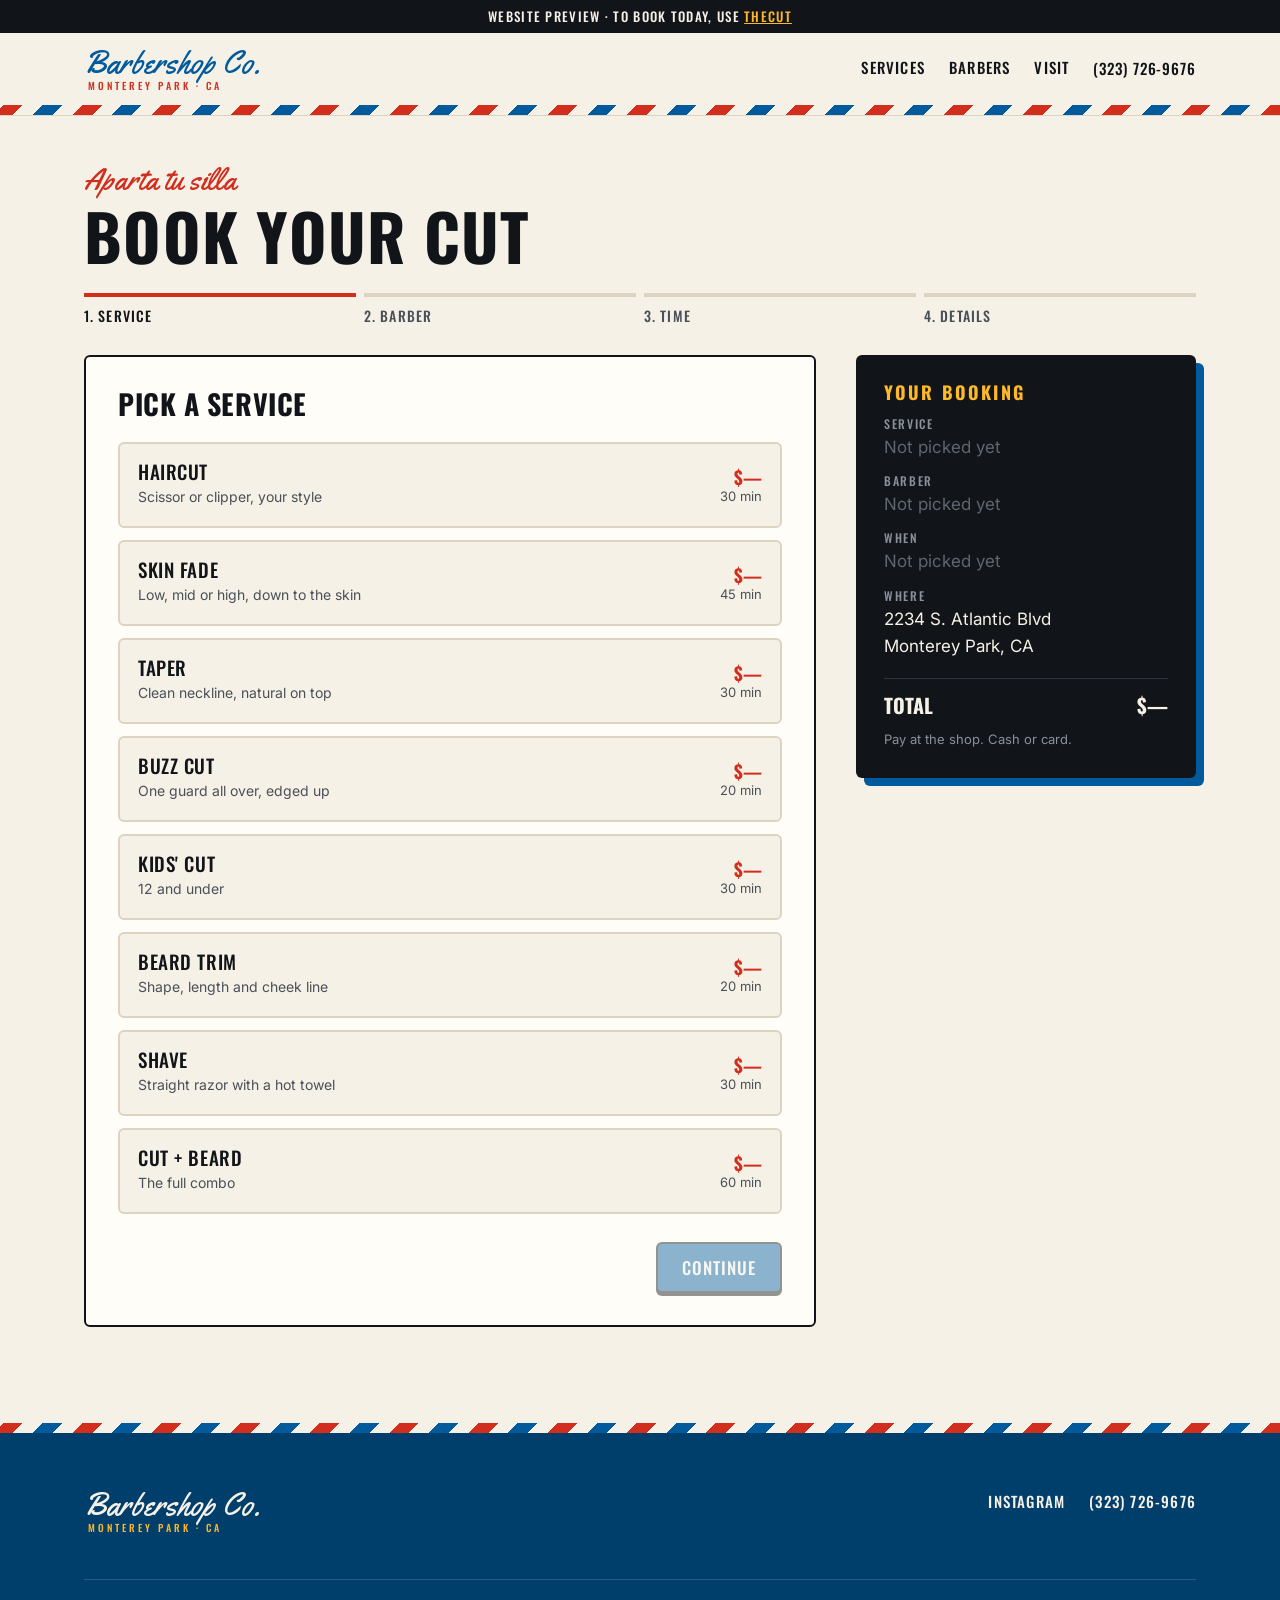
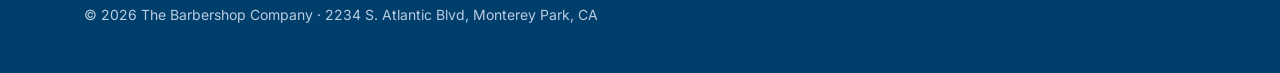
==== commit 1fec9fb8: "Remove parking mentions Co-Authored-By: Claude Opus 5.5 <noreply@anthropic.com>" ====
--- a/book.html
+++ b/book.html
@@ -156,7 +156,7 @@
           <div><dt>Service</dt><dd id="s-service" class="empty">Not picked yet</dd></div>
           <div><dt>Barber</dt><dd id="s-barber" class="empty">Not picked yet</dd></div>
           <div><dt>When</dt><dd id="s-when" class="empty">Not picked yet</dd></div>
-          <div><dt>Where</dt><dd>2234 S. Atlantic Blvd<br>Monterey Park · parking in rear</dd></div>
+          <div><dt>Where</dt><dd>2234 S. Atlantic Blvd<br>Monterey Park, CA</dd></div>
         </dl>
         <div class="total"><span>Total</span><span id="s-price">$—</span></div>
         <p class="fine">Pay at the shop. Cash or card.</p>
--- a/styles.css
+++ b/styles.css
@@ -67,7 +67,7 @@
 
 /* why strip */
 .strip{background:var(--blue);color:var(--cream)}
-.strip ul{list-style:none;margin:0;padding:28px 24px;display:grid;grid-template-columns:repeat(4,1fr);gap:24px;max-width:var(--max);margin-inline:auto}
+.strip ul{list-style:none;margin:0;padding:28px 24px;display:grid;grid-template-columns:repeat(3,1fr);gap:24px;max-width:var(--max);margin-inline:auto}
 .strip li{display:flex;align-items:center;gap:12px;font:500 18px/1.2 var(--display);text-transform:uppercase;letter-spacing:.05em}
 .strip svg{width:28px;height:28px;flex:none;stroke:var(--cream)}
 
